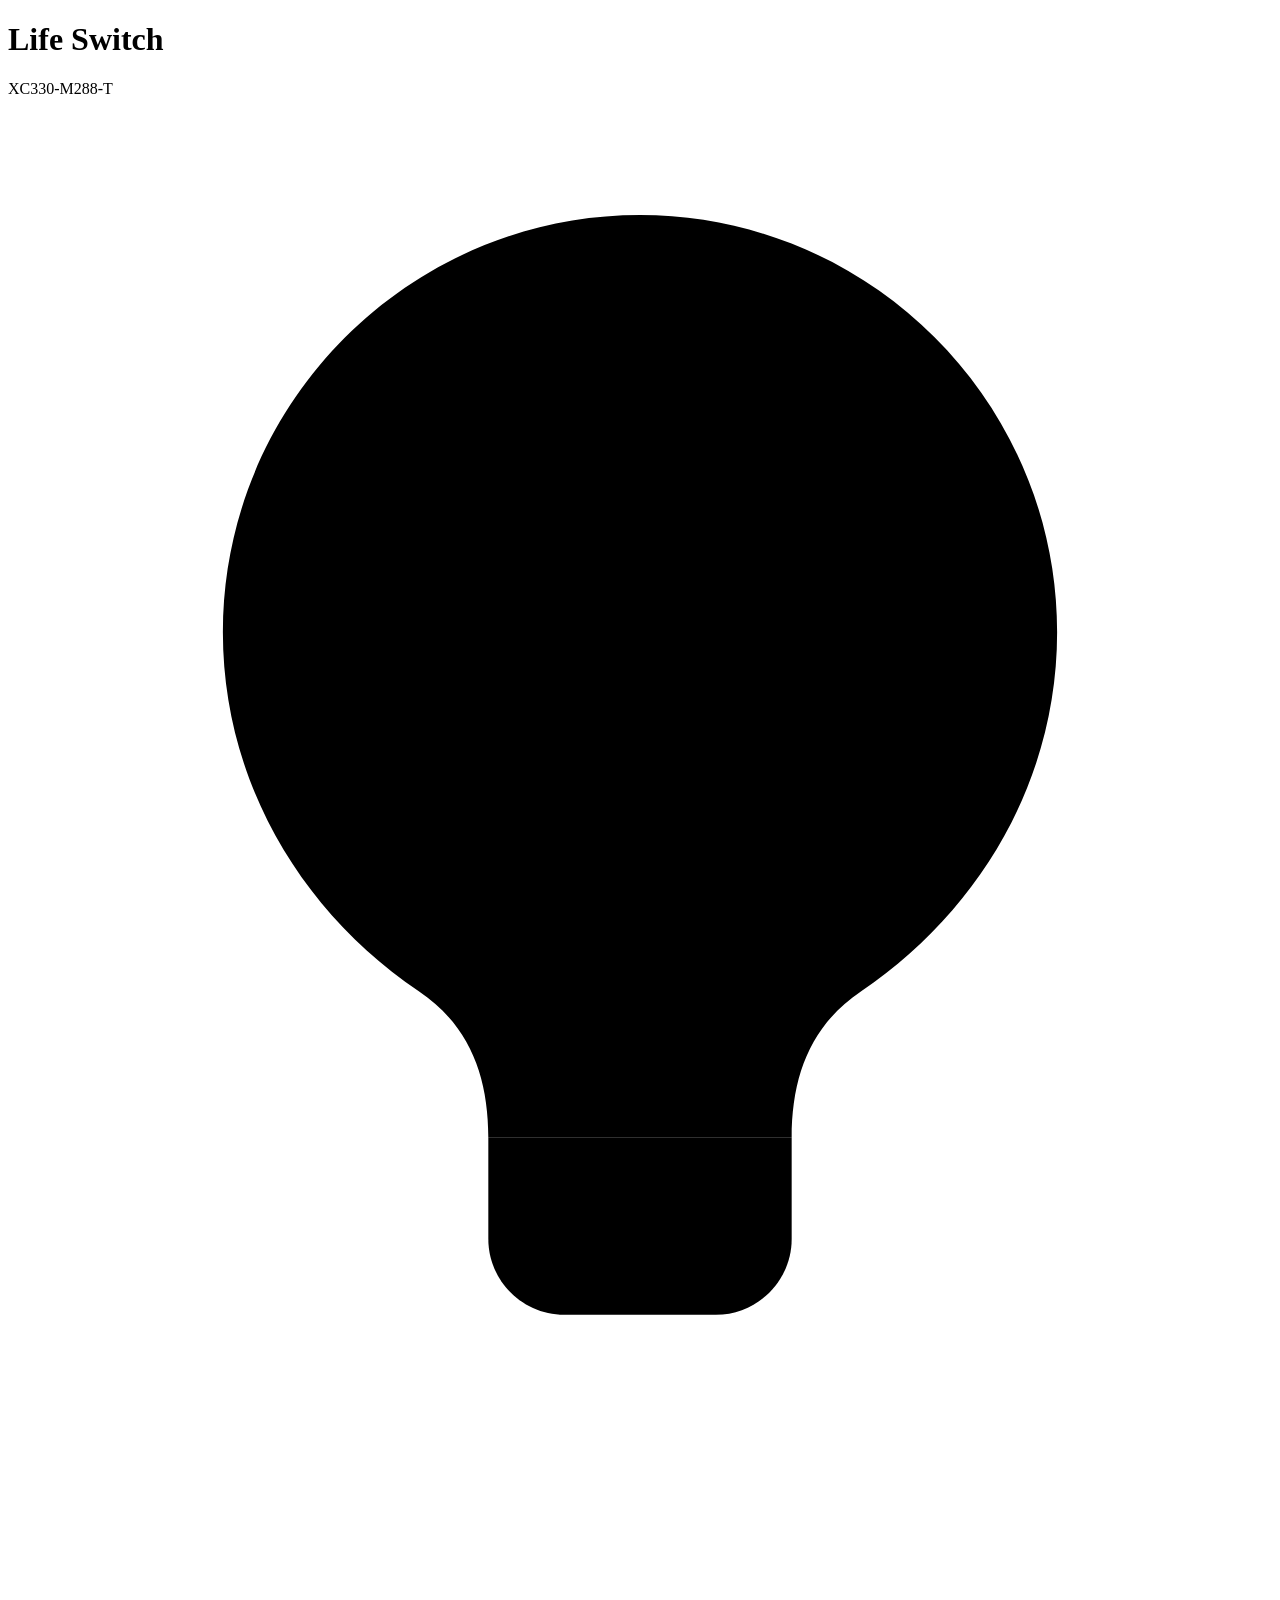
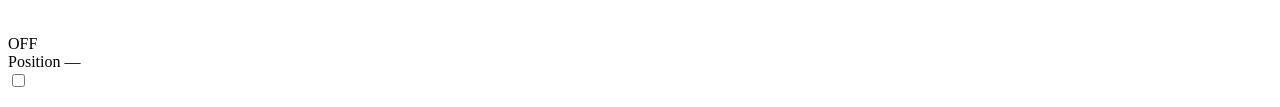
==== web/xc330_index.html @ a199c71c "Add XC330 motor support with dedicated web UI and motor profiles. Use motor profiles for motor-speci" ====
<!DOCTYPE html>
<html lang="en">
<head>
  <meta charset="UTF-8">
  <meta name="viewport" content="width=device-width, initial-scale=1.0">

  <title>Life Switch — XC330</title>

  <link rel="stylesheet" href="/xc330_style.css">
</head>

<body>
  <main class="container">

    <header class="header">
      <h1>Life Switch</h1>
      <p>XC330-M288-T</p>
    </header>


    <section id="status-box" class="switch-card off">

      <div class="bulb-wrapper">

        <svg
          id="bulb"
          class="bulb"
          viewBox="0 0 100 120"
          xmlns="http://www.w3.org/2000/svg"
          aria-label="XC330 motor status"
        >

          <circle
            class="bulb-glow"
            cx="50"
            cy="42"
            r="32"
          />

          <path
            class="bulb-glass"
            d="M50 8
               C31.8 8 17 22.8 17 41
               C17 52.8 23.2 63.1 32.5 69.4
               C36.5 72.1 38 76.1 38 81
               H62
               C62 76.1 63.5 72.1 67.5 69.4
               C76.8 63.1 83 52.8 83 41
               C83 22.8 68.2 8 50 8Z"
          />

          <path
            class="bulb-base"
            d="M38 81 H62 V89
               C62 92.3 59.3 95 56 95
               H44
               C40.7 95 38 92.3 38 89Z"
          />

          <path
            class="bulb-line"
            d="M41 101 H59"
          />

        </svg>

      </div>


      <div class="state-area">

        <div
          id="state"
          class="state off"
        >
          OFF
        </div>

        <div
          id="position"
          class="position"
        >
          Position —
        </div>

      </div>


      <label class="toggle">

        <input
          id="toggle-switch"
          type="checkbox"
          aria-label="Toggle XC330 motor"
        >

        <span class="slider"></span>

      </label>

    </section>


    <p
      id="message"
      class="message"
      aria-live="polite"
    ></p>

  </main>


  <script src="/xc330_app.js"></script>
</body>
</html>
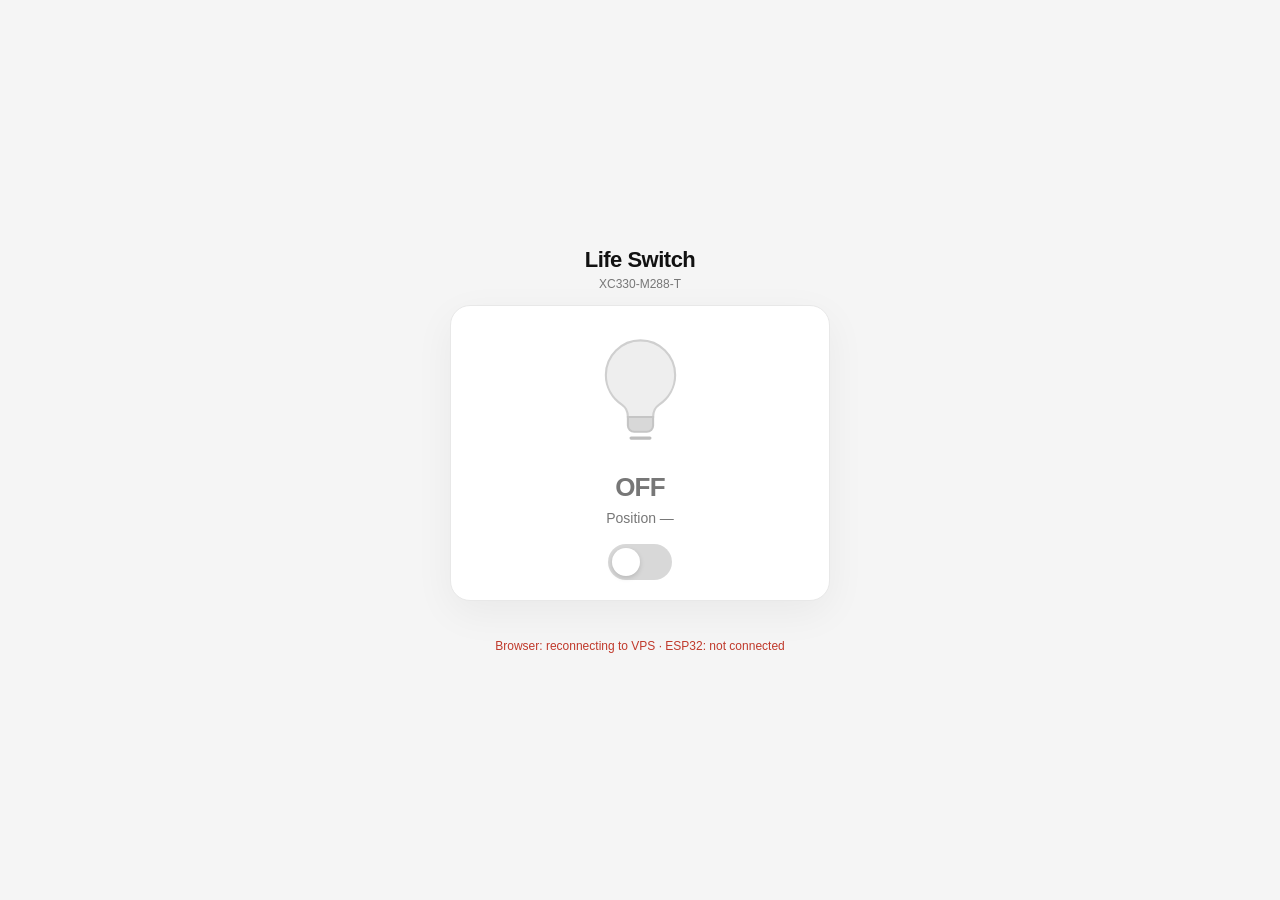
==== commit 3425902c: "Add VPS WebSocket relay and GitHub Pages deployment" ====
--- a/web/xc330_index.html
+++ b/web/xc330_index.html
@@ -6,7 +6,7 @@
 
   <title>Life Switch — XC330</title>
 
-  <link rel="stylesheet" href="/xc330_style.css">
+  <link rel="stylesheet" href="./xc330_style.css">
 </head>
 
 <body>
@@ -107,9 +107,13 @@
       aria-live="polite"
     ></p>
 
+    <p id="connection-status" class="connection-status" aria-live="polite">
+      Browser: connecting to VPS · ESP32: unknown
+    </p>
+
   </main>
 
 
-  <script src="/xc330_app.js"></script>
+  <script src="./xc330_app.js"></script>
 </body>
 </html>
--- a/web/xc330_style.css
+++ b/web/xc330_style.css
@@ -0,0 +1,420 @@
+* {
+  box-sizing: border-box;
+}
+
+
+:root {
+  --background: #f5f5f5;
+  --card: #ffffff;
+
+  --text: #111111;
+  --secondary: #777777;
+  --muted: #b8b8b8;
+  --border: #e8e8e8;
+
+  --on: #f5b400;
+  --off: #b8b8b8;
+
+  --switch-off: #d8d8d8;
+  --switch-on: #111111;
+}
+
+
+body {
+  margin: 0;
+
+  min-height: 100vh;
+  min-height: 100dvh;
+
+  font-family:
+    Inter,
+    -apple-system,
+    BlinkMacSystemFont,
+    "Segoe UI",
+    Roboto,
+    Helvetica,
+    Arial,
+    sans-serif;
+
+  background: var(--background);
+  color: var(--text);
+
+  display: flex;
+  align-items: center;
+  justify-content: center;
+
+  padding: 12px;
+}
+
+
+.container {
+  width: 100%;
+  max-width: 380px;
+
+  text-align: center;
+}
+
+
+.header {
+  margin-bottom: 14px;
+}
+
+
+.header h1 {
+  margin: 0;
+
+  font-size: 22px;
+  font-weight: 600;
+
+  letter-spacing: -0.5px;
+}
+
+
+.header p {
+  margin: 4px 0 0;
+
+  font-size: 12px;
+  font-weight: 400;
+
+  color: var(--secondary);
+}
+
+
+.switch-card {
+  background: var(--card);
+
+  border: 1px solid var(--border);
+  border-radius: 20px;
+
+  padding: 24px 24px 20px;
+
+  display: flex;
+  flex-direction: column;
+  align-items: center;
+
+  box-shadow:
+    0 12px 40px rgba(0, 0, 0, 0.05);
+
+  transition:
+    border-color 0.3s ease,
+    box-shadow 0.3s ease;
+}
+
+
+.bulb-wrapper {
+  width: 130px;
+  height: 130px;
+
+  display: flex;
+  align-items: center;
+  justify-content: center;
+
+  margin-bottom: 12px;
+}
+
+
+.bulb {
+  width: 105px;
+  height: 126px;
+
+  overflow: visible;
+
+  transition:
+    filter 0.35s ease,
+    transform 0.35s ease;
+}
+
+
+.bulb-glow {
+  fill: var(--on);
+
+  opacity: 0;
+
+  filter: blur(18px);
+
+  transition:
+    opacity 0.35s ease;
+}
+
+
+.bulb-glass {
+  fill: #eeeeee;
+
+  stroke: #cfcfcf;
+  stroke-width: 2;
+
+  transition:
+    fill 0.35s ease,
+    stroke 0.35s ease;
+}
+
+
+.bulb-base {
+  fill: #d8d8d8;
+
+  stroke: #c5c5c5;
+  stroke-width: 2;
+
+  transition:
+    fill 0.35s ease,
+    stroke 0.35s ease;
+}
+
+
+.bulb-line {
+  stroke: #bdbdbd;
+
+  stroke-width: 3;
+  stroke-linecap: round;
+
+  transition:
+    stroke 0.35s ease;
+}
+
+
+.switch-card.on .bulb {
+  filter:
+    drop-shadow(
+      0 0 12px
+      rgba(245, 180, 0, 0.45)
+    );
+
+  transform: scale(1.03);
+}
+
+
+.switch-card.on .bulb-glow {
+  opacity: 0.5;
+}
+
+
+.switch-card.on .bulb-glass {
+  fill: #ffd86b;
+  stroke: #f5b400;
+}
+
+
+.switch-card.on .bulb-base {
+  fill: #4a4a4a;
+  stroke: #333333;
+}
+
+
+.switch-card.on .bulb-line {
+  stroke: #333333;
+}
+
+
+.switch-card.off .bulb {
+  filter: none;
+}
+
+
+.switch-card.off .bulb-glow {
+  opacity: 0;
+}
+
+
+.state-area {
+  display: flex;
+  flex-direction: column;
+  align-items: center;
+
+  margin-bottom: 18px;
+}
+
+
+.state {
+  font-size: 26px;
+  font-weight: 600;
+
+  letter-spacing: -0.8px;
+
+  transition:
+    color 0.3s ease;
+}
+
+
+.state.on {
+  color: var(--text);
+}
+
+
+.state.off {
+  color: var(--secondary);
+}
+
+
+.position {
+  margin-top: 7px;
+
+  font-size: 14px;
+  font-weight: 400;
+
+  color: var(--secondary);
+}
+
+
+.toggle {
+  position: relative;
+
+  display: inline-block;
+
+  width: 64px;
+  height: 36px;
+
+  cursor: pointer;
+}
+
+
+.toggle input {
+  position: absolute;
+
+  opacity: 0;
+
+  width: 0;
+  height: 0;
+}
+
+
+.slider {
+  position: absolute;
+
+  inset: 0;
+
+  background: var(--switch-off);
+
+  border-radius: 999px;
+
+  transition:
+    background-color 0.25s ease;
+}
+
+
+.slider::before {
+  content: "";
+
+  position: absolute;
+
+  width: 28px;
+  height: 28px;
+
+  left: 4px;
+  top: 4px;
+
+  background: #ffffff;
+
+  border-radius: 50%;
+
+  box-shadow:
+    0 2px 5px rgba(0, 0, 0, 0.15);
+
+  transition:
+    transform 0.25s ease;
+}
+
+
+.toggle input:checked + .slider {
+  background: var(--switch-on);
+}
+
+
+.toggle input:checked + .slider::before {
+  transform: translateX(28px);
+}
+
+
+.toggle:active .slider::before {
+  width: 30px;
+}
+
+
+.switch-card.loading {
+  pointer-events: none;
+}
+
+
+.switch-card.loading .bulb {
+  opacity: 0.55;
+}
+
+
+.switch-card.loading .slider::before {
+  opacity: 0.6;
+}
+
+
+.message {
+  min-height: 18px;
+
+  margin: 12px 0 0;
+
+  font-size: 13px;
+  font-weight: 500;
+
+  color: var(--secondary);
+}
+
+
+.message.error {
+  color: #c0392b;
+}
+
+
+.connection-status {
+  margin: 8px 0 0;
+  font-size: 12px;
+  color: var(--secondary);
+}
+
+
+.connection-status.error {
+  color: #c0392b;
+}
+
+
+@media (max-width: 480px) {
+
+  body {
+    padding: 10px;
+  }
+
+
+  .header {
+    margin-bottom: 10px;
+  }
+
+
+  .header h1 {
+    font-size: 20px;
+  }
+
+
+  .switch-card {
+    padding: 20px 18px 18px;
+
+    border-radius: 18px;
+  }
+
+
+  .bulb-wrapper {
+    width: 118px;
+    height: 118px;
+  }
+
+
+  .bulb {
+    width: 96px;
+    height: 115px;
+  }
+
+
+  .state {
+    font-size: 24px;
+  }
+
+
+  .state-area {
+    margin-bottom: 14px;
+  }
+}
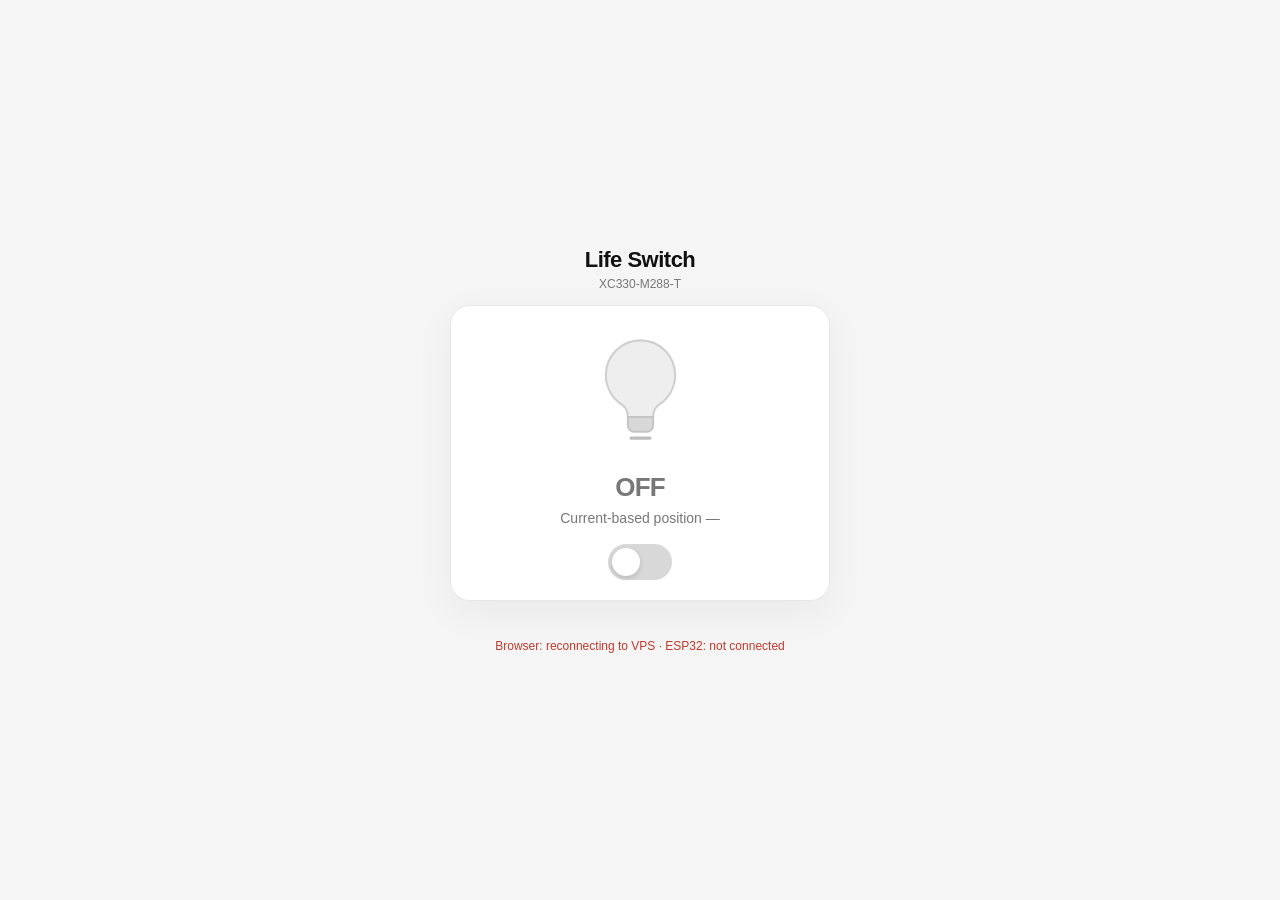
==== commit 57fc18b1: "Use current-based position control for XC330" ====
--- a/web/xc330_index.html
+++ b/web/xc330_index.html
@@ -80,7 +80,7 @@
           id="position"
           class="position"
         >
-          Position —
+          Current-based position —
         </div>
 
       </div>
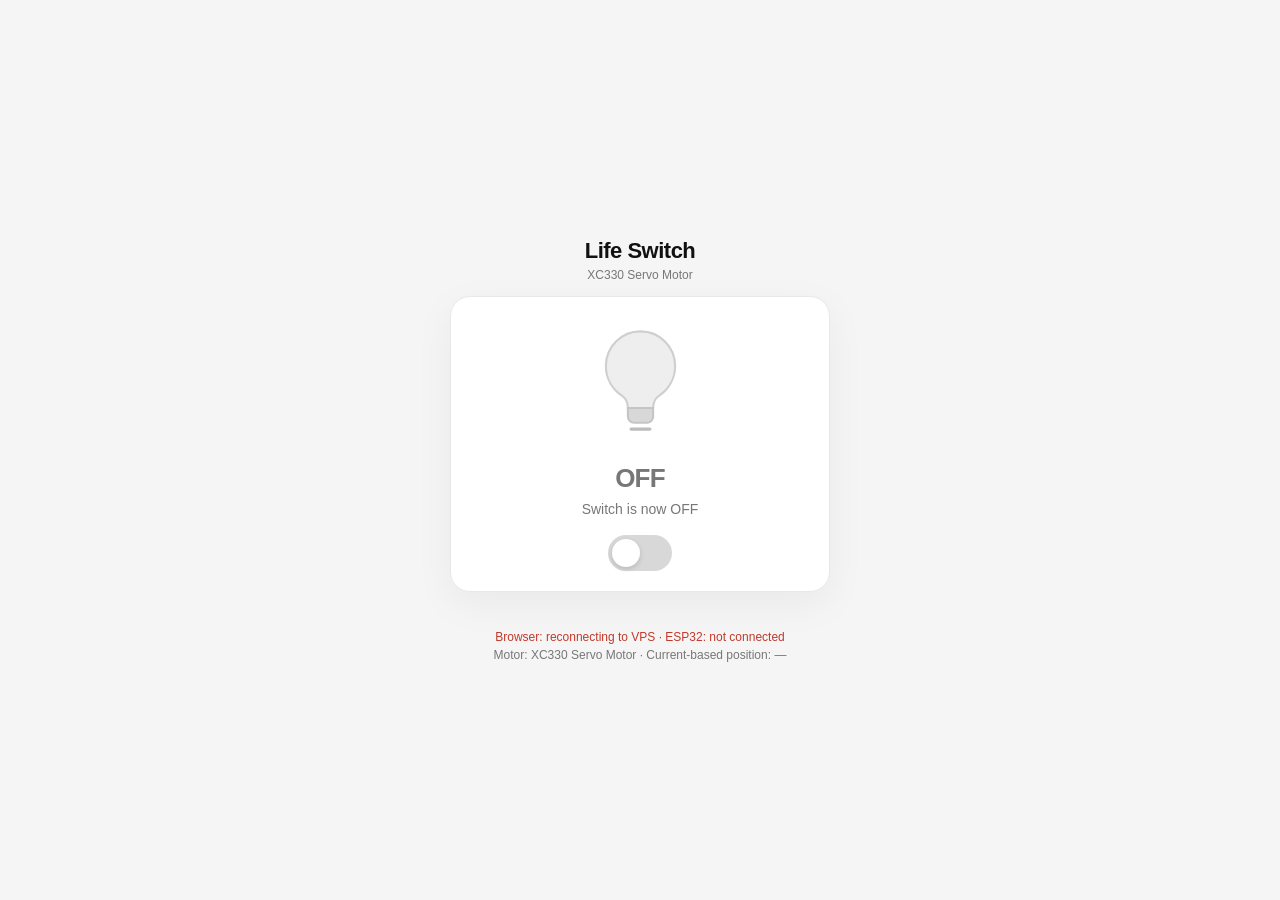
==== commit 44030431: "Reorganize XC330 browser status display" ====
--- a/web/xc330_index.html
+++ b/web/xc330_index.html
@@ -14,7 +14,7 @@
 
     <header class="header">
       <h1>Life Switch</h1>
-      <p>XC330-M288-T</p>
+      <p>XC330 Servo Motor</p>
     </header>
 
 
@@ -80,7 +80,7 @@
           id="position"
           class="position"
         >
-          Current-based position —
+          Switch is now OFF
         </div>
 
       </div>
@@ -111,6 +111,10 @@
       Browser: connecting to VPS · ESP32: unknown
     </p>
 
+    <p id="motor-info" class="motor-info">
+      Motor: XC330 Servo Motor · Current-based position: —
+    </p>
+
   </main>
 
 
--- a/web/xc330_style.css
+++ b/web/xc330_style.css
@@ -368,6 +368,13 @@
 }
 
 
+.motor-info {
+  margin: 4px 0 0;
+  font-size: 12px;
+  color: var(--secondary);
+}
+
+
 .connection-status.error {
   color: #c0392b;
 }
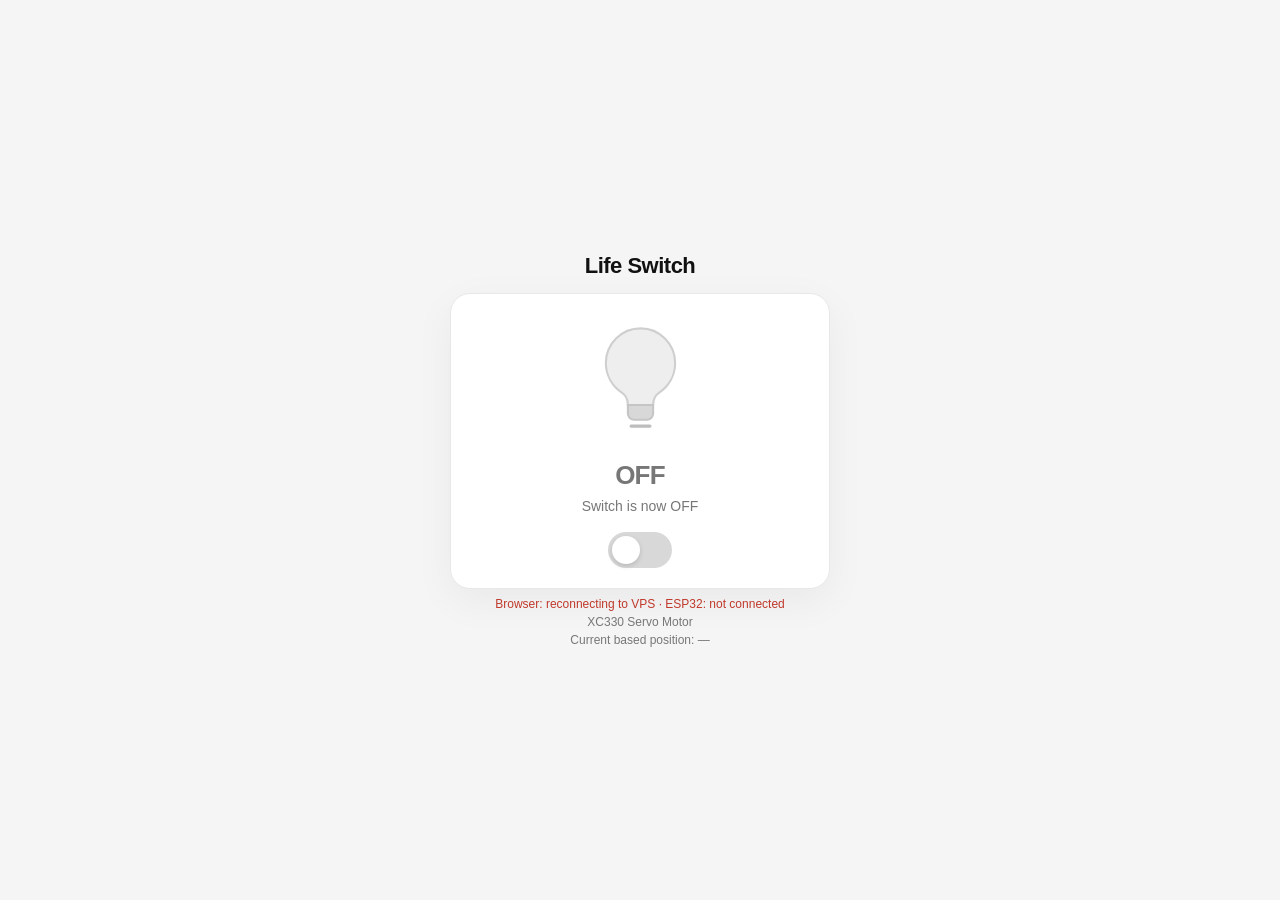
==== commit 82302de3: "Simplify XC330 browser status layout" ====
--- a/web/xc330_index.html
+++ b/web/xc330_index.html
@@ -14,7 +14,6 @@
 
     <header class="header">
       <h1>Life Switch</h1>
-      <p>XC330 Servo Motor</p>
     </header>
 
 
@@ -112,7 +111,11 @@
     </p>
 
     <p id="motor-info" class="motor-info">
-      Motor: XC330 Servo Motor · Current-based position: —
+      XC330 Servo Motor
+    </p>
+
+    <p id="current-position" class="motor-info">
+      Current based position: —
     </p>
 
   </main>
--- a/web/xc330_style.css
+++ b/web/xc330_style.css
@@ -345,7 +345,7 @@
 
 
 .message {
-  min-height: 18px;
+  display: none;
 
   margin: 12px 0 0;
 
@@ -353,6 +353,11 @@
   font-weight: 500;
 
   color: var(--secondary);
+}
+
+
+.message.visible {
+  display: block;
 }
 
 
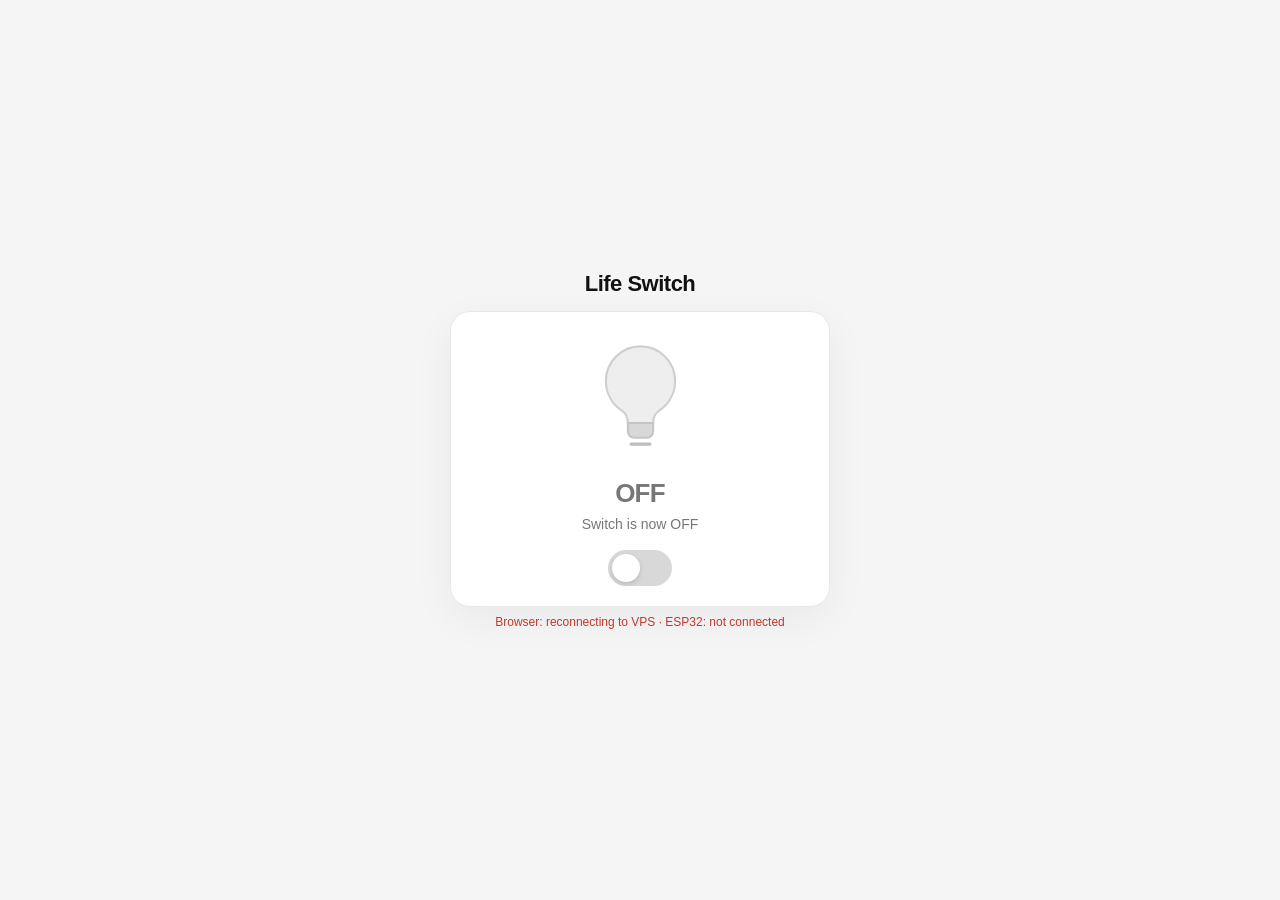
==== commit 871f5e1d: "Simplify XC330 status details" ====
--- a/web/xc330_index.html
+++ b/web/xc330_index.html
@@ -110,14 +110,6 @@
       Browser: connecting to VPS · ESP32: unknown
     </p>
 
-    <p id="motor-info" class="motor-info">
-      XC330 Servo Motor
-    </p>
-
-    <p id="current-position" class="motor-info">
-      Current based position: —
-    </p>
-
   </main>
 
 
--- a/web/xc330_style.css
+++ b/web/xc330_style.css
@@ -373,13 +373,6 @@
 }
 
 
-.motor-info {
-  margin: 4px 0 0;
-  font-size: 12px;
-  color: var(--secondary);
-}
-
-
 .connection-status.error {
   color: #c0392b;
 }
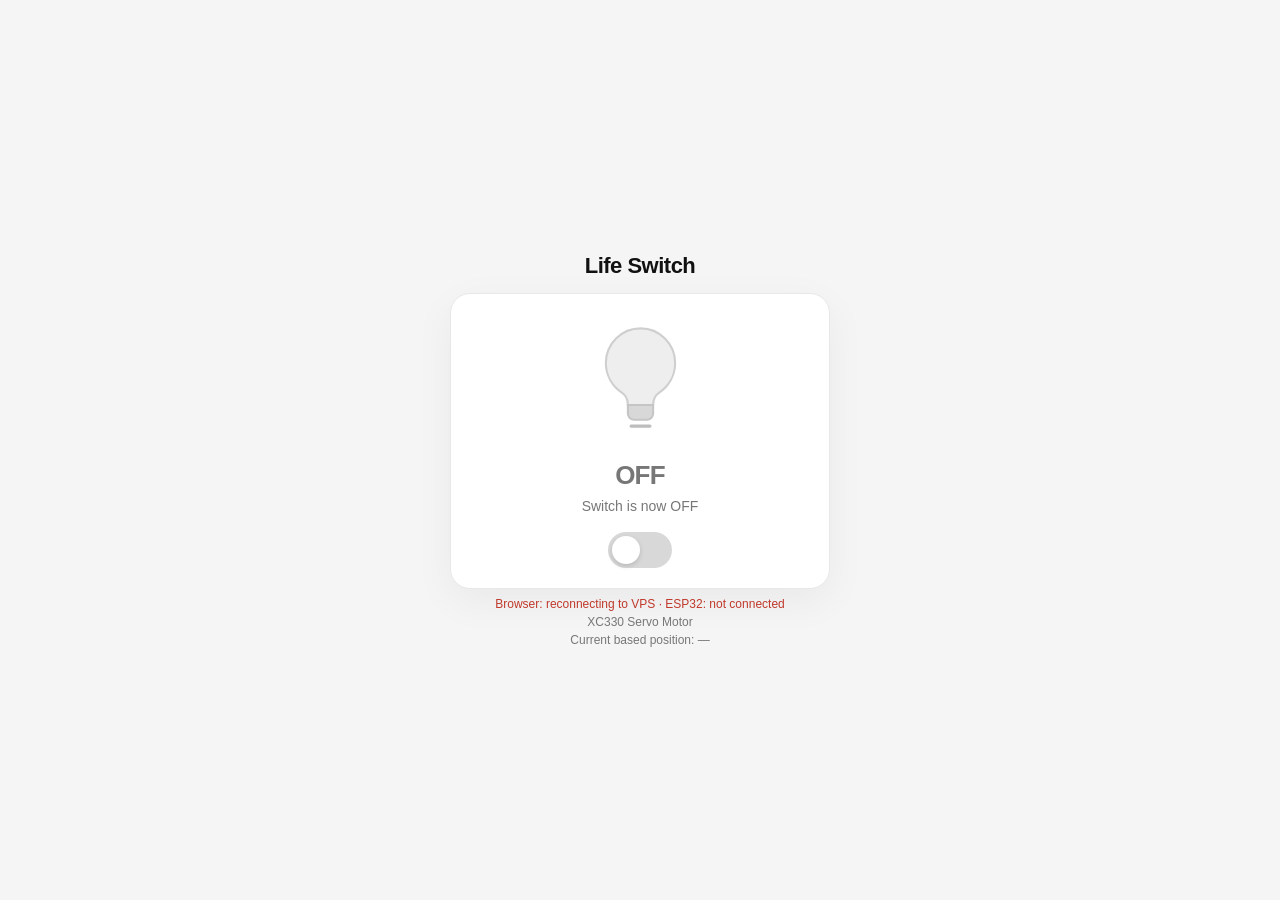
==== commit 8fd70ae2: "Restore XC330 status details" ====
--- a/web/xc330_index.html
+++ b/web/xc330_index.html
@@ -110,6 +110,14 @@
       Browser: connecting to VPS · ESP32: unknown
     </p>
 
+    <p id="motor-info" class="motor-info">
+      XC330 Servo Motor
+    </p>
+
+    <p id="current-position" class="motor-info">
+      Current based position: —
+    </p>
+
   </main>
 
 
--- a/web/xc330_style.css
+++ b/web/xc330_style.css
@@ -373,6 +373,13 @@
 }
 
 
+.motor-info {
+  margin: 4px 0 0;
+  font-size: 12px;
+  color: var(--secondary);
+}
+
+
 .connection-status.error {
   color: #c0392b;
 }
